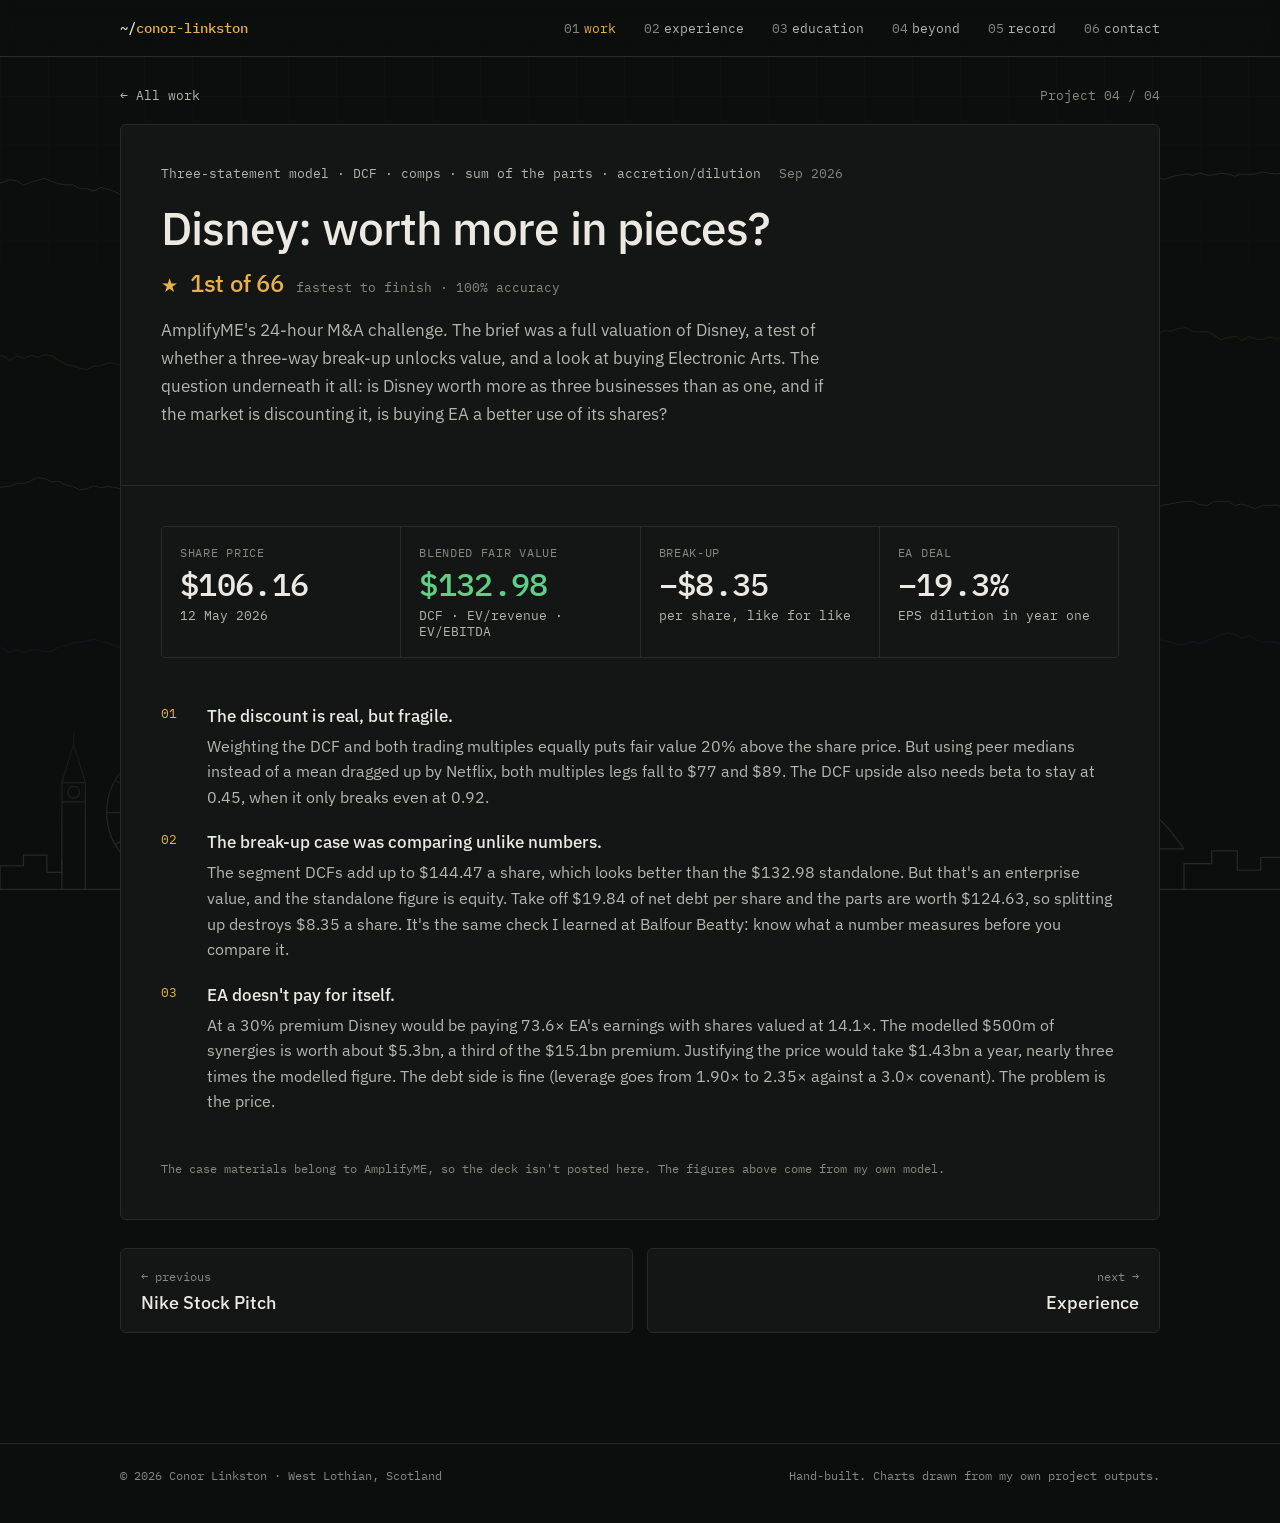
==== disney-ma/index.html @ a1c19b8d "Split projects into their own pages, slim home to summaries, add Nike pitch PDF, 404 page and GoatCo" ====
<!doctype html>
<html lang="en-GB">
<head>
  <meta charset="utf-8">
  <meta name="viewport" content="width=device-width, initial-scale=1">
  <meta name="color-scheme" content="dark">
  <meta name="theme-color" content="#0c0e0d">
  <title>Disney: worth more in pieces? · Conor Linkston</title>
  <meta name="description" content="A 24-hour M&amp;A challenge on Disney: valuation, a break-up test and the Electronic Arts acquisition. Placed 1st of 66.">
  <link rel="canonical" href="https://conorlinkston.com/disney-ma/">
  <meta property="og:type" content="website">
  <meta property="og:title" content="Disney: worth more in pieces? · Conor Linkston">
  <meta property="og:description" content="A 24-hour M&amp;A challenge on Disney: valuation, a break-up test and the Electronic Arts acquisition. Placed 1st of 66.">
  <meta property="og:image" content="https://conorlinkston.com/assets/og.png">
  <meta property="og:url" content="https://conorlinkston.com/disney-ma/">
  <meta name="twitter:card" content="summary_large_image">
  <link rel="icon" href="data:image/svg+xml,%3Csvg xmlns='http://www.w3.org/2000/svg' viewBox='0 0 32 32'%3E%3Crect width='32' height='32' rx='4' fill='%230c0e0d'/%3E%3Ctext x='5' y='23' font-family='monospace' font-size='18' fill='%23e8b04a'%3Ecl%3C/text%3E%3C/svg%3E">
  <link rel="preconnect" href="https://fonts.googleapis.com">
  <link rel="preconnect" href="https://fonts.gstatic.com" crossorigin>
  <link href="https://fonts.googleapis.com/css2?family=IBM+Plex+Mono:wght@400;500&family=IBM+Plex+Sans:wght@400;500&display=swap" rel="stylesheet">
  <link rel="stylesheet" href="/assets/style.css?v=13">
  <script data-goatcounter="https://conorlinkston.goatcounter.com/count" async src="//gc.zgo.at/count.js"></script>
</head>
<body class="subpage">
<a class="skip" href="#main">Skip to content</a>
<div class="backdrop" aria-hidden="true">
  <canvas id="market"></canvas>
  <svg class="skyline" viewBox="0 0 1200 210" preserveAspectRatio="xMidYMax slice">
    <g fill="none" stroke="currentColor" stroke-width="1.2" stroke-linejoin="round" vector-effect="non-scaling-stroke">
      <!-- low buildings, left -->
      <path d="M0 200 V178 H22 V168 H44 V184 H58 V172"/>
      <!-- Elizabeth Tower -->
      <path d="M58 200 V100 H80 V200 M58 100 L69 64 L80 100 M69 64 V52 M58 118 H80"/><circle cx="69" cy="109" r="5.5"/>
      <!-- London Eye -->
      <circle cx="160" cy="128" r="60"/><circle cx="160" cy="128" r="4"/>
      <path d="M160 68 V188 M100 128 H220 M118 86 L202 170 M202 86 L118 170 M130 76 L190 180 M190 76 L130 180 M108 98 L212 158 M212 98 L108 158 M160 128 L132 200 M160 128 L188 200"/>
      <!-- mid buildings -->
      <path d="M232 200 V160 H262 V148 H286 V170 H306 V156 H326 V200"/>
      <!-- St Paul's -->
      <path d="M338 200 V168 H414 V200 M350 168 V150 H402 V168 M352 150 Q376 96 400 150 M372 112 H380 V104 H372 Z M376 104 V92 M372 97 H380"/>
      <!-- Walkie-Talkie -->
      <path d="M456 200 L452 118 Q448 94 478 90 Q510 90 508 112 L502 200"/>
      <!-- Cheesegrater -->
      <path d="M526 200 V78 L580 200 M526 110 L541 110 M526 140 L554 140 M526 170 L567 170"/>
      <!-- Gherkin -->
      <path d="M598 200 C590 150 596 96 621 66 C646 96 652 150 644 200 M604 170 L638 130 M600 140 L630 104 M608 196 L644 160"/>
      <!-- 22 Bishopsgate + towers -->
      <path d="M660 200 V56 H694 V200 M700 200 V92 H722 V200"/>
      <!-- The Shard -->
      <path d="M748 200 L782 14 L790 14 L826 200 M782 14 L778 4 M790 14 L795 2 M768 90 L806 90"/>
      <!-- low buildings -->
      <path d="M836 200 V172 H862 V160 H880 V200"/>
      <!-- Tower Bridge -->
      <path d="M880 162 H1110 M930 200 V92 H956 V200 M930 92 L943 66 L956 92 M1034 200 V92 H1060 V200 M1034 92 L1047 66 L1060 92 M956 104 H1034 M956 112 H1034 M880 162 Q906 124 930 118 M1060 118 Q1084 124 1110 162 M930 132 H956 M1034 132 H1060"/>
      <!-- low buildings, right -->
      <path d="M1110 200 V176 H1136 V164 H1160 V182 H1182 V170 H1200"/>
      <path d="M0 200 H1200"/>
    </g>
  </svg>
</div>

<header class="bar">
  <div class="wrap">
    <a class="brand" href="/">~/<span>conor</span><span class="full">-linkston</span></a>
    <nav aria-label="Sections">
      <a href="/#work" aria-current="true"><b>01</b>work</a>
      <a href="/#experience"><b>02</b>experience</a>
      <a href="/#education"><b>03</b>education</a>
      <a href="/#beyond"><b>04</b>beyond</a>
      <a href="/#record"><b>05</b>record</a>
      <a href="/#contact"><b>06</b>contact</a>
    </nav>
  </div>
</header>

<main id="main" class="project-page">
  <div class="wrap">
    <p class="crumbs mono"><a href="/#work">← All work</a><span>Project 04 / 04</span></p>
<!-- ---------- PROJECT 4 ---------- -->
    <article class="project project-full" aria-labelledby="p4">
      <div class="project-head">
        <div class="meta">
          <span class="tag">Three-statement model · DCF · comps · sum of the parts · accretion/dilution</span>
          <span>Sep 2026</span>
        </div>
        <h3 class="title" id="p4">Disney: worth more in pieces?</h3>
        <p class="award-line"><span class="trophy" aria-hidden="true">★</span>1st of 66<span class="win-sub">fastest to finish · 100% accuracy</span></p>
        <p class="prose">
          AmplifyME's 24-hour M&amp;A challenge. The brief was a full valuation of Disney, a test of whether a three-way
          break-up unlocks value, and a look at buying Electronic Arts.
          The question underneath it all: is Disney worth more as three businesses than as one, and if the market is discounting it,
          is buying EA a better use of its shares?
        </p>
      </div>

      <div class="project-body">
        <div class="stats">
          <div class="stat"><div class="k">Share price</div><div class="v">$106.16</div><div class="s">12 May 2026</div></div>
          <div class="stat"><div class="k">Blended fair value</div><div class="v up">$132.98</div><div class="s">DCF · EV/revenue · EV/EBITDA</div></div>
          <div class="stat"><div class="k">Break-up</div><div class="v">−$8.35</div><div class="s">per share, like for like</div></div>
          <div class="stat"><div class="k">EA deal</div><div class="v">−19.3%</div><div class="s">EPS dilution in year one</div></div>
        </div>

        <ol class="diag">
          <li data-n="01"><b>The discount is real, but fragile.</b><p>Weighting the DCF and both trading multiples equally puts fair value 20% above the share price. But using peer medians instead of a mean dragged up by Netflix, both multiples legs fall to $77 and $89. The DCF upside also needs beta to stay at 0.45, when it only breaks even at 0.92.</p></li>
          <li data-n="02"><b>The break-up case was comparing unlike numbers.</b><p>The segment DCFs add up to $144.47 a share, which looks better than the $132.98 standalone. But that's an enterprise value, and the standalone figure is equity. Take off $19.84 of net debt per share and the parts are worth $124.63, so splitting up destroys $8.35 a share. It's the same check I learned at Balfour Beatty: know what a number measures before you compare it.</p></li>
          <li data-n="03"><b>EA doesn't pay for itself.</b><p>At a 30% premium Disney would be paying 73.6× EA's earnings with shares valued at 14.1×. The modelled $500m of synergies is worth about $5.3bn, a third of the $15.1bn premium. Justifying the price would take $1.43bn a year, nearly three times the modelled figure. The debt side is fine (leverage goes from 1.90× to 2.35× against a 3.0× covenant). The problem is the price.</p></li>
        </ol>

        <p class="muted mono" style="font-size:12px;margin:0">The case materials belong to AmplifyME, so the deck isn't posted here. The figures above come from my own model.</p>
      </div>
    </article>
    <nav class="pager" aria-label="More projects"><a class="pg prev" href="/nike-stock-pitch/"><span class="mono">← previous</span><b>Nike Stock Pitch</b></a><a class="pg next" href="/#experience"><span class="mono">next →</span><b>Experience</b></a></nav>
  </div>
</main>

<footer>
  <div class="wrap">
    <span>© 2026 Conor Linkston · West Lothian, Scotland</span>
    <span>Hand-built. Charts drawn from my own project outputs.</span>
  </div>
</footer>

<script src="/assets/data.js?v=13"></script>
<script src="/assets/charts.js?v=13"></script>
<script src="/assets/site.js?v=13"></script>
</body>
</html>
---- assets/style.css ----
/* ------------------------------------------------------------------
   Conor Linkston — personal site
   Dark, data-dense, readable. Mono for numbers and labels, sans for prose.
   ------------------------------------------------------------------ */

:root {
  color-scheme: dark;

  --bg:        #0c0e0d;
  --surface:   #131614;
  --surface-2: #191d1a;
  --line:      #262b27;
  --line-2:    #343a35;

  --text:      #ebe9e2;
  --text-2:    #b4b6ae;
  --muted:     #858981;

  --accent:    #e8b04a;   /* UI only — prompts, links, highlights. Never a data series. */
  --accent-dim:#e8b04a26;
  --good:      #5fcf86;
  --bad:       #ec7a6a;

  /* chart series — validated against --surface */
  --s-bench:   #8b8f88;
  --s-1:       #3987e5;
  --s-2:       #199e70;

  --sans: "IBM Plex Sans", system-ui, -apple-system, "Segoe UI", sans-serif;
  --mono: "IBM Plex Mono", ui-monospace, "SF Mono", Menlo, monospace;

  --wrap: 1120px;
  --gutter: clamp(16px, 4vw, 40px);

  accent-color: var(--accent);
  scrollbar-color: var(--line-2) var(--bg);
  scrollbar-width: thin;
}

*, *::before, *::after { box-sizing: border-box; }

html { scroll-padding-top: 72px; -webkit-text-size-adjust: 100%; }
@media (prefers-reduced-motion: reduce) { html { scroll-behavior: auto; } }

body {
  margin: 0;
  background: var(--bg);
  color: var(--text);
  font: 400 17px/1.65 var(--sans);
  -webkit-font-smoothing: antialiased;
  overflow-x: hidden;
}

/* faint grid, like graph paper under a terminal */
body::before {
  content: "";
  position: fixed; inset: 0;
  pointer-events: none;
  background-image:
    linear-gradient(var(--line) 1px, transparent 1px),
    linear-gradient(90deg, var(--line) 1px, transparent 1px);
  background-size: 48px 48px;
  opacity: .18;
  mask-image: linear-gradient(to bottom, #000 0, transparent 70vh);
  z-index: -1;
}

::selection { background: var(--accent); color: #111; }

a { color: var(--text); text-decoration-color: var(--accent); text-underline-offset: 3px; text-decoration-thickness: 1px; }
a:hover { color: var(--accent); }
:focus-visible { outline: 2px solid var(--accent); outline-offset: 3px; border-radius: 2px; }

.wrap { max-width: var(--wrap); margin-inline: auto; padding-inline: var(--gutter); }
.mono { font-family: var(--mono); }
.muted { color: var(--muted); }
.sr-only { position: absolute; width: 1px; height: 1px; overflow: hidden; clip-path: inset(50%); white-space: nowrap; }

.skip { position: absolute; left: -999px; top: 8px; background: var(--accent); color: #111; padding: 6px 10px; font: 500 14px var(--mono); z-index: 99; }
.skip:focus { left: 8px; }

/* ---------- top bar ---------- */
.bar {
  position: sticky; top: 0; z-index: 20;
  background: color-mix(in srgb, var(--bg) 86%, transparent);
  backdrop-filter: blur(10px);
  -webkit-backdrop-filter: blur(10px);
  border-bottom: 1px solid var(--line);
}
.bar .wrap { display: flex; align-items: center; justify-content: space-between; gap: 16px; height: 56px; }
.brand { font: 500 14px var(--mono); text-decoration: none; color: var(--text); white-space: nowrap; }
.brand span { color: var(--accent); }
.bar nav { display: flex; gap: clamp(12px, 2.5vw, 28px); overflow-x: auto; scrollbar-width: none; }
.bar nav a { font: 400 13px var(--mono); color: var(--text-2); text-decoration: none; white-space: nowrap; padding: 4px 0; }
.bar nav a:hover, .bar nav a[aria-current="true"] { color: var(--accent); }
.bar nav a b { font-weight: 400; color: var(--muted); margin-right: 4px; }

/* ---------- hero ---------- */
.hero { padding: clamp(56px, 10vh, 120px) 0 56px; position: relative; isolation: isolate; overflow-x: clip; min-height: calc(100svh - 56px - 46px); display: flex; flex-direction: column; justify-content: center; }
.glow {
  position: absolute; inset: -10% -10% auto auto; width: min(900px, 90vw); aspect-ratio: 1; z-index: -1; pointer-events: none;
  background: radial-gradient(closest-side, #e8b04a2e, #e8b04a0d 45%, transparent 70%);
  filter: blur(10px);
  animation: drift 18s ease-in-out infinite alternate;
}
@keyframes drift { to { translate: -12% 10%; scale: 1.1; } }

.avail { display: inline-flex; align-items: center; gap: 10px; font: 400 12.5px var(--mono); color: var(--text-2); border: 1px solid var(--line-2); background: var(--surface); padding: 6px 12px; border-radius: 999px; margin: 0 0 26px; }
.avail i { width: 8px; height: 8px; border-radius: 50%; background: var(--good); box-shadow: 0 0 0 0 #5fcf8699; animation: pulse 2s infinite; }
@keyframes pulse { 70% { box-shadow: 0 0 0 8px #5fcf8600; } 100% { box-shadow: 0 0 0 0 #5fcf8600; } }

.hero h1 .line { display: inline-block; }
.hero h1 .dot { color: var(--accent); }
@media (prefers-reduced-motion: no-preference) {
  .hero .role, .hero .lede, .hero .links { animation: rise-in .9s cubic-bezier(.2, .7, .2, 1) backwards; }
  .hero .role { animation-delay: .25s; } .hero .lede { animation-delay: .35s; } .hero .links { animation-delay: .45s; }
}
@keyframes rise-in { from { opacity: 0; translate: 0 18px; filter: blur(4px); } }

/* headline numbers */
.hero-stats { display: grid; grid-template-columns: repeat(4, 1fr); gap: 1px; margin-top: clamp(40px, 7vh, 72px); width: 100%; }
.hero-stats > div { border-top: 1px solid var(--line-2); padding: 16px 16px 0 0; }
.hero-stats .count { display: block; font: 500 clamp(28px, 3.6vw, 44px)/1 var(--mono); letter-spacing: -.03em; color: var(--text); font-variant-numeric: tabular-nums; }
.hero-stats small { display: block; margin-top: 8px; font: 400 12px var(--mono); color: var(--muted); }

@media (max-width: 900px) {
  .hero { min-height: 0; }
  .hero-stats { grid-template-columns: repeat(2, 1fr); gap: 20px 16px; }
}
@media (prefers-reduced-motion: reduce) { .glow, .avail i { animation: none; } }
.prompt { font: 400 14px var(--mono); color: var(--muted); margin: 0 0 20px; }
.prompt b { color: var(--accent); font-weight: 400; }
.cursor { display: inline-block; width: .6em; height: 1.1em; background: var(--accent); vertical-align: -.2em; margin-left: 2px; animation: blink 1.1s steps(1) infinite; }
@keyframes blink { 50% { opacity: 0; } }
@media (prefers-reduced-motion: reduce) { .cursor { animation: none; } }

.hero h1 {
  font: 500 clamp(44px, 8vw, 96px)/.98 var(--sans);
  letter-spacing: -.035em;
  margin: 0 0 28px;
}
.hero .role { font: 400 clamp(15px, 1.6vw, 17px) var(--mono); color: var(--text-2); margin: 0 0 28px; }
.hero .role span { color: var(--muted); }
.hero .lede { font-size: clamp(19px, 2.2vw, 23px); line-height: 1.55; max-width: 36em; color: var(--text); margin: 0 0 36px; }
.hero .lede em { font-style: normal; color: var(--accent); }

.links { display: flex; flex-wrap: wrap; gap: 10px; }
.btn {
  display: inline-flex; align-items: center; gap: 8px;
  font: 500 13px var(--mono);
  padding: 10px 14px;
  border: 1px solid var(--line-2);
  border-radius: 4px;
  text-decoration: none;
  color: var(--text);
  background: var(--surface);
  transition: border-color .15s, color .15s;
}
.btn:hover { border-color: var(--accent); color: var(--accent); }
.btn.primary { background: var(--accent); border-color: var(--accent); color: #141209; }
.btn.primary:hover { background: transparent; color: var(--accent); }

/* ---------- ticker ---------- */
.ticker {
  border-block: 1px solid var(--line);
  background: var(--surface);
  overflow: hidden;
  font: 400 13px var(--mono);
}
.ticker-track { display: flex; width: max-content; animation: scroll 60s linear infinite; }
.ticker:hover .ticker-track { animation-play-state: paused; }
.ticker ul { display: flex; list-style: none; margin: 0; padding: 0; }
.ticker li { padding: 12px 28px; border-right: 1px solid var(--line); white-space: nowrap; color: var(--text-2); }
.ticker li b { color: var(--text); font-weight: 500; }
.ticker li .up { color: var(--good); }
@keyframes scroll { to { transform: translateX(-50%); } }
@media (prefers-reduced-motion: reduce) {
  .ticker-track { animation: none; }
  .ticker { overflow-x: auto; }
  .ticker ul[aria-hidden] { display: none; }
}

/* ---------- sections ---------- */
section.block { padding: clamp(72px, 10vw, 120px) 0 0; }
.label {
  display: flex; align-items: baseline; gap: 14px;
  font: 400 13px var(--mono); color: var(--muted);
  text-transform: lowercase;
  margin: 0 0 28px;
}
.label b { color: var(--accent); font-weight: 400; }
.label::after { content: ""; flex: 1; height: 1px; background: var(--line); transform: translateY(-4px); }

h2 { font: 500 clamp(30px, 4.4vw, 46px)/1.1 var(--sans); letter-spacing: -.025em; margin: 0 0 20px; }
h3 { font: 500 21px/1.3 var(--sans); letter-spacing: -.01em; margin: 0 0 10px; }
h4 { font: 500 12px var(--mono); text-transform: uppercase; letter-spacing: .08em; color: var(--muted); margin: 0 0 14px; }

p { margin: 0 0 1em; }
.prose { max-width: 40em; color: var(--text-2); }
.prose strong { color: var(--text); font-weight: 500; }
.big { font-size: clamp(19px, 2vw, 21px); color: var(--text); line-height: 1.55; }

/* principles */
.principles { display: grid; grid-template-columns: repeat(3, 1fr); gap: 1px; background: var(--line); border: 1px solid var(--line); margin-top: 40px; }
.principles > div { background: var(--bg); padding: 24px; }
.principles .n { font: 400 12px var(--mono); color: var(--accent); display: block; margin-bottom: 12px; }
.principles h3 { font-size: 18px; }
.principles p { color: var(--text-2); font-size: 15.5px; margin: 0; }

/* ---------- project ---------- */
.project { border: 1px solid var(--line); background: var(--surface); border-radius: 6px; margin-top: 32px; overflow: hidden; }
.project-head { padding: clamp(22px, 4vw, 40px); border-bottom: 1px solid var(--line); }
.meta { display: flex; flex-wrap: wrap; gap: 8px 18px; font: 400 12.5px var(--mono); color: var(--muted); margin-bottom: 18px; }
.meta .tag { color: var(--text-2); }
.meta .status { color: var(--good); }
.meta .status::before { content: "● "; }
.meta .status.wip { color: var(--accent); }
.project h3.title { font-size: clamp(24px, 3vw, 32px); letter-spacing: -.02em; margin-bottom: 14px; }
.project-body { padding: clamp(22px, 4vw, 40px); display: grid; gap: 44px; }
.project-foot { padding: 18px clamp(22px, 4vw, 40px); border-top: 1px solid var(--line); display: flex; flex-wrap: wrap; gap: 10px; background: var(--surface-2); }

.callout {
  border-left: 2px solid var(--accent);
  padding: 4px 0 4px 20px;
  font-size: clamp(20px, 2.4vw, 25px);
  line-height: 1.4;
  letter-spacing: -.01em;
  max-width: 30em;
  margin: 0;
}
.callout small { display: block; font: 400 15px/1.6 var(--sans); color: var(--text-2); margin-top: 10px; letter-spacing: 0; }

/* spec line */
.spec { display: flex; flex-wrap: wrap; gap: 0; border: 1px solid var(--line); border-radius: 4px; font: 400 12.5px var(--mono); }
.spec div { padding: 10px 14px; border-right: 1px solid var(--line); flex: 1 1 auto; }
.spec div:last-child { border-right: 0; }
.spec dt { color: var(--muted); font-size: 11px; text-transform: uppercase; letter-spacing: .06em; }
.spec dd { margin: 2px 0 0; color: var(--text); }

/* pipeline */
.pipeline { display: flex; flex-wrap: wrap; align-items: stretch; gap: 0; font: 400 13px var(--mono); list-style: none; margin: 0; padding: 0; counter-reset: step; }
.pipeline li { flex: 1 1 150px; padding: 14px 16px; border: 1px solid var(--line); margin: -1px 0 0 -1px; position: relative; counter-increment: step; }
.pipeline li::before { content: counter(step, decimal-leading-zero); color: var(--muted); font-size: 11px; display: block; }
.pipeline li b { font-weight: 500; color: var(--text); display: block; }
.pipeline li span { color: var(--muted); }
.pipeline li.later { border-style: dashed; }
.pipeline li.later b { color: var(--text-2); }

/* tables */
.table-wrap { overflow-x: auto; border: 1px solid var(--line); border-radius: 4px; }
table { width: 100%; border-collapse: collapse; font: 400 13.5px var(--mono); font-variant-numeric: tabular-nums; }
caption { text-align: left; padding: 12px 14px; color: var(--muted); font-size: 12px; border-bottom: 1px solid var(--line); }
th, td { padding: 10px 14px; text-align: right; white-space: nowrap; border-bottom: 1px solid var(--line); }
th:first-child, td:first-child { text-align: left; }
thead th { font-weight: 400; color: var(--muted); font-size: 11.5px; text-transform: uppercase; letter-spacing: .05em; background: var(--surface-2); }
tbody tr:last-child td { border-bottom: 0; }
tbody tr:hover td { background: var(--surface-2); }
td.win { color: var(--accent); }
tr.bench td:first-child::after { content: " benchmark"; color: var(--muted); font-size: 11px; }
tr.hl td { background: var(--accent-dim); }

/* two-up */
.two { display: grid; grid-template-columns: repeat(auto-fit, minmax(min(100%, 380px), 1fr)); gap: 32px 44px; align-items: start; }

/* numbered diagnostics */
.diag { list-style: none; margin: 0; padding: 0; display: grid; gap: 18px; }
.diag li { display: grid; grid-template-columns: 34px 1fr; gap: 4px 12px; }
.diag li::before { content: attr(data-n); font: 400 13px var(--mono); color: var(--accent); padding-top: 3px; }
.diag b { color: var(--text); font-weight: 500; }
.diag p { grid-column: 2; margin: 0; color: var(--text-2); font-size: 15.5px; }

/* stat tiles */
.stats { display: grid; grid-template-columns: repeat(auto-fit, minmax(150px, 1fr)); gap: 1px; background: var(--line); border: 1px solid var(--line); border-radius: 4px; overflow: hidden; }
.stat { background: var(--surface); padding: 18px; }
.stat .k { font: 400 11.5px var(--mono); color: var(--muted); text-transform: uppercase; letter-spacing: .06em; }
.stat .v { font: 500 clamp(26px, 3vw, 32px)/1.15 var(--mono); letter-spacing: -.02em; margin: 6px 0 4px; font-variant-numeric: tabular-nums; }
.stat .s { font: 400 12.5px var(--mono); color: var(--text-2); }
.stat .v.up { color: var(--good); }

/* ---------- charts ---------- */
figure { margin: 0; }
.chart-card { border: 1px solid var(--line); border-radius: 4px; padding: 18px 18px 12px; background: var(--bg); }
.chart-card figcaption { display: flex; flex-wrap: wrap; justify-content: space-between; gap: 8px 20px; align-items: baseline; margin-bottom: 12px; }
.chart-card .ct { font: 500 15px var(--sans); }
.chart-card .cs { font: 400 12px var(--mono); color: var(--muted); }
.legend { display: flex; flex-wrap: wrap; gap: 6px 16px; font: 400 12px var(--mono); color: var(--text-2); list-style: none; margin: 0 0 8px; padding: 0; }
.legend li { display: inline-flex; align-items: center; gap: 7px; }
.legend i { width: 16px; height: 2px; background: currentColor; display: inline-block; border-radius: 2px; }
.legend i.dash { background: repeating-linear-gradient(90deg, currentColor 0 4px, transparent 4px 7px); }

.chart { position: relative; width: 100%; touch-action: pan-y; }
.chart svg { display: block; width: 100%; height: auto; overflow: visible; }
.chart .grid line { stroke: var(--line); stroke-width: 1; }
.chart .axis text { fill: var(--muted); font: 400 11px var(--mono); }
.chart .ref { stroke: var(--text-2); stroke-width: 1; stroke-dasharray: 3 4; }
.chart .ref-label { fill: var(--text-2); font: 400 11px var(--mono); }
.chart .note { fill: var(--text); font: 400 11.5px var(--mono); }
.chart .xhair { stroke: var(--text-2); stroke-width: 1; }
.chart .dot { stroke: var(--bg); stroke-width: 2; }

.tip {
  position: absolute; top: 0; left: 0; pointer-events: none;
  background: var(--surface-2); border: 1px solid var(--line-2); border-radius: 4px;
  padding: 8px 10px; font: 400 12px/1.5 var(--mono); color: var(--text);
  min-width: 150px; white-space: nowrap;
  opacity: 0; transition: opacity .1s;
  box-shadow: 0 8px 24px #0008;
  z-index: 5;
}
.tip.on { opacity: 1; }
.tip .th { color: var(--muted); margin-bottom: 4px; }
.tip .row { display: flex; align-items: center; gap: 8px; justify-content: space-between; }
.tip .row span:first-child { display: inline-flex; align-items: center; gap: 6px; color: var(--text-2); }
.tip .sw { width: 8px; height: 8px; border-radius: 2px; display: inline-block; }

/* html bars */
.hbars { list-style: none; margin: 0; padding: 0; display: grid; gap: 6px; font: 400 12.5px var(--mono); position: relative; }
.hbars li { display: grid; grid-template-columns: var(--lab, 150px) 1fr 58px; align-items: center; gap: 12px; padding: 3px 0; cursor: default; }
.hbars .lab { color: var(--text-2); overflow: hidden; text-overflow: ellipsis; white-space: nowrap; }
.hbars .track { height: 14px; position: relative; }
.hbars .fill { position: absolute; inset: 0 auto 0 0; background: var(--c, var(--s-1)); border-radius: 0 4px 4px 0; min-width: 2px; }
.hbars .val { text-align: right; color: var(--text); font-variant-numeric: tabular-nums; }
.hbars li:hover .lab, .hbars li:focus-visible .lab { color: var(--text); }
.hbars li.zero .fill { background: var(--line-2); }
.hbars li.zero .val { color: var(--muted); }

details.data { margin-top: 10px; font: 400 12px var(--mono); color: var(--muted); }
details.data summary { cursor: pointer; width: fit-content; }
details.data summary:hover { color: var(--accent); }
details.data .table-wrap { margin-top: 10px; max-height: 280px; }

/* lessons */
.lessons { display: grid; grid-template-columns: repeat(auto-fit, minmax(min(100%, 240px), 1fr)); gap: 14px; list-style: none; padding: 0; margin: 0; }
.lessons li { border: 1px solid var(--line); border-radius: 4px; padding: 16px; font-size: 15px; color: var(--text-2); background: var(--bg); }
.lessons code { font: 500 13px var(--mono); color: var(--accent); background: var(--accent-dim); padding: 1px 5px; border-radius: 3px; }
.lessons b { display: block; color: var(--text); font-weight: 500; margin-bottom: 6px; }
blockquote.pull { margin: 0; font-size: clamp(18px, 2vw, 21px); line-height: 1.5; color: var(--text); max-width: 34em; }
blockquote.pull cite { display: block; font: 400 12px var(--mono); color: var(--muted); font-style: normal; margin-top: 8px; }

.caveat { border: 1px dashed var(--line-2); border-radius: 4px; padding: 18px 20px; background: var(--bg); }
.caveat h4 { color: var(--accent); }
.caveat p { color: var(--text-2); font-size: 15.5px; }
.caveat p:last-child { margin: 0; }

/* nike */
.rating { display: inline-flex; align-items: center; gap: 10px; font: 500 13px var(--mono); }
.rating .buy { background: var(--good); color: #07140b; padding: 3px 9px; border-radius: 3px; letter-spacing: .06em; }
.thesis { list-style: none; margin: 0; padding: 0; display: grid; gap: 14px; }
.thesis li { padding-left: 22px; position: relative; color: var(--text-2); font-size: 15.5px; }
.thesis li::before { content: "▸"; position: absolute; left: 0; color: var(--accent); font-size: 13px; top: 2px; }
.thesis b { color: var(--text); font-weight: 500; }
.risks li::before { content: "!"; font: 500 13px var(--mono); color: var(--bad); left: 4px; }

/* ---------- experience ---------- */
.timeline { list-style: none; margin: 0; padding: 0; border-top: 1px solid var(--line); }
.timeline > li { display: grid; grid-template-columns: 190px 1fr; gap: 8px 40px; padding: 32px 0; border-bottom: 1px solid var(--line); }
.timeline .when { font: 400 13px var(--mono); color: var(--muted); padding-top: 4px; }
.timeline .when b { display: block; color: var(--text-2); font-weight: 400; }
.timeline h3 { margin-bottom: 4px; }
.timeline .org { font: 400 13px var(--mono); color: var(--accent); margin: 0 0 14px; }
.timeline p, .timeline li li { color: var(--text-2); font-size: 16px; }
.timeline ul.pts { margin: 0; padding-left: 18px; display: grid; gap: 8px; }
.timeline ul.pts li::marker { color: var(--muted); }
.lesson-box { margin-top: 18px; border-left: 2px solid var(--line-2); padding-left: 16px; }
.lesson-box h4 { margin-bottom: 8px; }
.lesson-box p { font-size: 15.5px; margin-bottom: .6em; }

.scores { display: flex; flex-wrap: wrap; gap: 8px; margin: 0 0 16px; padding: 0; list-style: none; }
.scores li { font: 400 12.5px var(--mono); border: 1px solid var(--line-2); border-radius: 3px; padding: 6px 10px; color: var(--text-2); }
.scores b { color: var(--accent); font-weight: 500; }

/* ---------- education ---------- */
.edu { display: grid; grid-template-columns: repeat(auto-fit, minmax(min(100%, 320px), 1fr)); gap: 20px; }
.card { border: 1px solid var(--line); border-radius: 6px; background: var(--surface); padding: 24px; }
.card .meta { margin-bottom: 10px; }
.card p { color: var(--text-2); font-size: 15.5px; }
.grades { list-style: none; margin: 16px 0 0; padding: 0; font: 400 13px var(--mono); }
.grades li { display: flex; justify-content: space-between; gap: 16px; padding: 8px 0; border-top: 1px solid var(--line); color: var(--text-2); }
.grades li b { color: var(--text); font-weight: 500; }
.grades li b.top { color: var(--accent); }
.chips { display: flex; flex-wrap: wrap; gap: 6px; list-style: none; padding: 0; margin: 12px 0 0; }
.chips li { font: 400 12px var(--mono); padding: 4px 9px; border-radius: 3px; background: var(--surface-2); border: 1px solid var(--line); color: var(--text-2); }

/* ---------- record ---------- */
.record { display: grid; grid-template-columns: minmax(0, 1.1fr) minmax(0, 1fr); gap: 28px; align-items: start; }
/* certificate showcase: big viewer + detail panel, with a scrolling rail underneath */
.showcase { display: grid; grid-template-columns: minmax(0, 1.5fr) minmax(0, 1fr); gap: clamp(24px, 4vw, 48px); align-items: center; margin-top: 12px; }
.detail .count-line { font-size: 12px; color: var(--muted); margin: 0 0 18px; }
.detail .count-line b { color: var(--accent); font-weight: 500; font-size: 22px; letter-spacing: -.02em; margin-right: 2px; }
.detail .issuer { font-size: 12px; color: var(--accent); text-transform: uppercase; letter-spacing: .08em; margin: 0 0 8px; }
.detail h3 { font-size: clamp(22px, 2.6vw, 28px); line-height: 1.2; letter-spacing: -.02em; margin-bottom: 14px; }
.detail p { color: var(--text-2); font-size: 15.5px; }
.detail .when { font-size: 12.5px; color: var(--muted); }
.detail > * { transition: opacity .2s ease; }
.detail.swap > :not(.nav-btns):not(.count-line) { opacity: 0; }
.nav-btns { display: flex; gap: 8px; margin-top: 22px; }
.arrow { width: 44px; height: 44px; border-radius: 50%; border: 1px solid var(--line-2); background: var(--surface); color: var(--text); font: 400 18px var(--mono); cursor: pointer; transition: border-color .15s, color .15s, transform .15s; }
.arrow:hover { border-color: var(--accent); color: var(--accent); }
.arrow:active { transform: scale(.94); }

.rail-wrap { position: relative; margin-top: 36px; }
.rail-wrap::after { content: ""; position: absolute; top: 0; right: 0; bottom: 14px; width: 56px; background: linear-gradient(to right, transparent, var(--bg)); pointer-events: none; }
.rail {
  list-style: none; margin: 0; padding: 4px 56px 14px 2px;
  display: flex; gap: 14px;
  overflow-x: auto; overscroll-behavior-x: contain;
  scroll-snap-type: x proximity; scroll-padding-inline: 2px;
  scrollbar-width: thin; scrollbar-color: var(--line-2) transparent;
}
.rail li { flex: 0 0 clamp(200px, 24%, 250px); scroll-snap-align: start; }
.card-btn {
  width: 100%; text-align: left; cursor: pointer; font: inherit; color: inherit;
  display: grid; gap: 4px; padding: 10px 10px 14px;
  background: var(--surface); border: 1px solid var(--line); border-radius: 6px;
  transition: border-color .2s, transform .25s ease, background .2s;
}
.card-btn:hover { border-color: var(--line-2); transform: translateY(-3px); }
.card-btn[aria-current="true"] { border-color: var(--accent); background: var(--surface-2); box-shadow: 0 0 0 1px var(--accent), 0 10px 30px #e8b04a14; }
.card-btn .thumb { display: block; aspect-ratio: 1.414; border-radius: 3px; overflow: hidden; background: var(--bg); margin-bottom: 8px; }
.card-btn .thumb img { width: 100%; height: 100%; object-fit: cover; display: block; filter: saturate(.75) brightness(.85); transition: filter .25s; }
.card-btn .thumb img.portrait { object-fit: contain; }
.card-btn:hover .thumb img, .card-btn[aria-current="true"] .thumb img { filter: none; }
.card-btn .ct { font: 500 14px/1.35 var(--sans); }
.card-btn .cm { font: 400 11.5px var(--mono); color: var(--muted); }
.card-btn[aria-current="true"] .ct { color: var(--accent); }
@media (prefers-reduced-motion: reduce) { .card-btn, .card-btn:hover { transition: none; transform: none; } }

/* certificate viewer: every figure sits in the same grid cell; only one is visible */
.viewer { display: grid; }
.cert { grid-area: 1 / 1; opacity: 0; visibility: hidden; transform: scale(.97) translateY(6px); transition: opacity .28s ease, transform .35s ease, visibility 0s linear .35s; }
.cert.is-on { opacity: 1; visibility: visible; transform: none; transition: opacity .28s ease, transform .35s ease, visibility 0s; }
@media (prefers-reduced-motion: reduce) { .cert, .cert.is-on { transition: none; transform: none; } }
.cert img { width: 100%; height: auto; aspect-ratio: 1.414; object-fit: cover; display: block; border-radius: 4px; border: 1px solid var(--line-2); box-shadow: 0 18px 50px #000a; }
.cert img.portrait { object-fit: contain; background: var(--surface); padding: 10px 0; }
.cert-text {
  aspect-ratio: 1.414; display: flex; flex-direction: column; justify-content: center; gap: 18px;
  padding: 8%; border-radius: 4px; border: 1px solid var(--line-2);
  background: radial-gradient(120% 90% at 100% 0%, #e8b04a1f, transparent 60%), var(--surface);
  box-shadow: 0 18px 50px #000a;
}
.cert-text .mono { font-size: 12px; color: var(--muted); letter-spacing: .06em; text-transform: uppercase; }
.cert-text strong { font: 500 clamp(24px, 3vw, 34px)/1.15 var(--sans); letter-spacing: -.02em; }
.cert figcaption { font: 400 12px var(--mono); color: var(--muted); margin-top: 12px; }
.ledger { list-style: none; margin: 0; padding: 0; border-top: 1px solid var(--line); }
.ledger li { display: grid; grid-template-columns: 1fr auto; gap: 2px 16px; padding: 16px 16px 16px 18px; border-bottom: 1px solid var(--line); cursor: pointer; position: relative; transition: background .2s; }
.ledger li::before { content: ""; position: absolute; left: 0; top: 12px; bottom: 12px; width: 2px; background: var(--accent); transform: scaleY(0); transition: transform .25s ease; }
.ledger li[aria-current="true"] { background: var(--surface); }
.ledger li[aria-current="true"]::before { transform: scaleY(1); }
.ledger li[aria-current="true"] b { color: var(--accent); }
.ledger li:focus-visible { outline-offset: -2px; }
.ledger b { font-weight: 500; }
.ledger .d { font: 400 12px var(--mono); color: var(--muted); text-align: right; }
.ledger p { grid-column: 1 / -1; margin: 0; color: var(--text-2); font-size: 14.5px; }

.skills { margin-top: 40px; }
.skills dl { display: grid; grid-template-columns: 140px 1fr; gap: 0; margin: 0; border-top: 1px solid var(--line); font-size: 15px; }
.skills dt, .skills dd { padding: 12px 0; border-bottom: 1px solid var(--line); margin: 0; }
.skills dt { font: 400 12px var(--mono); color: var(--muted); text-transform: uppercase; letter-spacing: .06em; padding-top: 15px; }
.skills dd { color: var(--text-2); font-family: var(--mono); font-size: 13.5px; }

/* ---------- contact ---------- */
.contact { padding-bottom: 80px; }
.contact .big-link { font: 500 clamp(22px, 4.2vw, 44px)/1.2 var(--mono); letter-spacing: -.02em; word-break: break-all; text-decoration: none; color: var(--text); border-bottom: 1px solid var(--accent); }
.contact .big-link:hover { color: var(--accent); }
footer { border-top: 1px solid var(--line); padding: 24px 0 40px; font: 400 12px var(--mono); color: var(--muted); }
footer .wrap { display: flex; flex-wrap: wrap; justify-content: space-between; gap: 12px; }

/* ---------- small screens ---------- */
@media (max-width: 760px) {
  body { font-size: 16px; }
  .bar nav a b { display: none; }
  .timeline > li { grid-template-columns: 1fr; gap: 4px; }
  .principles { grid-template-columns: 1fr; }
  .record { grid-template-columns: 1fr; }
  .viewer { position: static; }
  .skills dl { grid-template-columns: 1fr; }
  .skills dt { padding-bottom: 0; border-bottom: 0; }
  .hbars li { grid-template-columns: var(--lab-sm, 110px) 1fr 50px; gap: 8px; }
  .spec div { flex-basis: 45%; border-bottom: 1px solid var(--line); }
}
@media (max-width: 520px) {
  .brand .full { display: none; }
}

@media (max-width: 900px) {
  .showcase { grid-template-columns: 1fr; }
  .rail li { flex-basis: 68%; }
}

/* ---------- beyond the degree ---------- */
.beyond { display: grid; grid-template-columns: repeat(3, 1fr); gap: 14px; }
@media (max-width: 760px) { .beyond { grid-template-columns: 1fr 1fr; } }
.bcard { border: 1px solid var(--line); border-radius: 6px; background: var(--surface); padding: 20px; display: flex; flex-direction: column; gap: 8px; transition: border-color .2s; }
.bcard:hover { border-color: var(--line-2); }
.bcard.wide { grid-column: span 2; }
.bcard .k { font: 400 11.5px var(--mono); color: var(--accent); text-transform: uppercase; letter-spacing: .07em; }
.bcard .big-n { font: 500 clamp(28px, 3vw, 36px)/1.1 var(--mono); letter-spacing: -.03em; }
.bcard p { margin: 0; color: var(--text-2); font-size: 15px; }
.soc { list-style: none; margin: 6px 0 0; padding: 0; display: grid; gap: 10px; }
.soc li { font-size: 18px; padding-left: 16px; position: relative; }
.soc li::before { content: "▸"; position: absolute; left: 0; color: var(--accent); font-size: 12px; top: 5px; }
.soc b { font-weight: 500; }
@media (max-width: 520px) { .beyond { grid-template-columns: 1fr; } .bcard.wide { grid-column: auto; } }

/* ---------- contact with photo ---------- */
.contact-grid { display: grid; grid-template-columns: 220px 1fr; gap: clamp(28px, 5vw, 56px); align-items: center; }
.portrait-card { margin: 0; }
.portrait-card img { width: 100%; height: auto; display: block; border-radius: 6px; border: 1px solid var(--line-2); box-shadow: 0 20px 50px #000a, 0 0 40px #e8b04a14; }
.portrait-card figcaption { font-size: 11.5px; color: var(--muted); margin-top: 10px; }
@media (max-width: 640px) { .contact-grid { grid-template-columns: 1fr; } .portrait-card { max-width: 180px; } }

/* ================= v3: backdrop, hero, scroll effects ================= */

/* fixed backdrop: faint drifting price paths + London skyline outline */
.backdrop { position: fixed; inset: 0; z-index: -1; pointer-events: none; overflow: hidden; }
#market { position: absolute; inset: 0; width: 100%; height: 100%; opacity: .55; }
.skyline { position: absolute; left: 0; right: 0; bottom: 0; width: 100%; height: clamp(120px, 24vh, 230px); color: #2c332e; opacity: .75;
  mask-image: linear-gradient(to top, #000 30%, transparent); -webkit-mask-image: linear-gradient(to top, #000 30%, transparent); }
body::before { mask-image: linear-gradient(to bottom, #000 0, transparent 55vh); opacity: .14; }

/* hero */
.hero { min-height: calc(100svh - 56px - 46px); }
.hero-inner { width: 100%; }
.hero-name { font: 500 clamp(56px, 11.5vw, 156px)/.92 var(--sans) !important; letter-spacing: -.045em !important; margin: 0 !important; }
.hero-name .decode { display: inline-block; white-space: pre; overflow: visible; }
.hero-name .decode .ch { display: inline-block; }
.hero-name .decode .ch.sc { color: var(--accent); opacity: .85; }
.hero-name .dot { color: var(--accent); }
.spark { display: block; width: min(640px, 92%); height: 40px; margin: 14px 0 26px; overflow: visible; }
.spark path { fill: none; stroke: var(--accent); stroke-width: 1.6; vector-effect: non-scaling-stroke; stroke-linejoin: round; }
.spark circle { fill: var(--accent); filter: drop-shadow(0 0 6px #e8b04a); }
.hero .role { font-size: clamp(14px, 1.5vw, 16px); margin-bottom: 18px; }
.hero .role .ch.sc { color: var(--accent); }
.hero .lede { font-size: clamp(20px, 2.4vw, 26px); max-width: 28em; margin-bottom: 34px; }
@media (prefers-reduced-motion: no-preference) {
  .hero .lede { animation-delay: 1.5s; } .hero .links { animation-delay: 1.7s; }
  .hero .role { animation-delay: .9s; }
  .hero-stats > div { animation: rise-in .8s cubic-bezier(.2, .7, .2, 1) backwards; }
  .hero-stats > div:nth-child(1) { animation-delay: 1.9s; } .hero-stats > div:nth-child(2) { animation-delay: 2s; }
  .hero-stats > div:nth-child(3) { animation-delay: 2.1s; } .hero-stats > div:nth-child(4) { animation-delay: 2.2s; }
}
.scroll-cue { display: none; }

/* bar charts grow in when scrolled into view */
.hbars .fill { transition: width .9s cubic-bezier(.2, .7, .2, 1); transition-delay: calc(var(--i, 0) * 70ms); }
@media (prefers-reduced-motion: reduce) { .hbars .fill { transition: none; } }

/* ================= v4: one distinct, restrained entrance per section =================
   Only applied when JS adds .motion to <html>, so content is always visible without it. */
.motion [data-anim] { --ease: cubic-bezier(.2, .7, .2, 1); }

/* section labels: the rule draws across */
.motion [data-anim="line"]::after { transform: translateY(-4px) scaleX(0); transform-origin: left; transition: transform 1.1s var(--ease); }
.motion [data-anim="line"].in::after { transform: translateY(-4px) scaleX(1); }

/* how I work: three cards rise one after another */
.motion [data-anim="stagger"] > * { opacity: 0; translate: 0 16px; transition: opacity .7s var(--ease), translate .7s var(--ease); transition-delay: calc(var(--k, 0) * 110ms); }
.motion [data-anim="stagger"].in > * { opacity: 1; translate: 0 0; }

/* projects: rendered in behind an amber scan line, like a chart plotting */
.motion [data-anim="scan"] { position: relative; clip-path: inset(0 100% 0 0); }
.motion [data-anim="scan"].in { animation: scan-render .9s cubic-bezier(.3, .6, .2, 1) forwards; }
.motion [data-anim="scan"].in::after {
  content: ""; position: absolute; top: 0; bottom: 0; left: 0; width: 2px; z-index: 3; pointer-events: none;
  background: var(--accent); box-shadow: 0 0 14px 2px #e8b04a88; animation: scan-line .9s cubic-bezier(.3, .6, .2, 1) forwards;
}
.motion [data-anim="scan"].done { clip-path: none; animation: none; }
.motion [data-anim="scan"].done::after { display: none; }
@keyframes scan-render { to { clip-path: inset(0 0 0 0); } }
@keyframes scan-line { 0% { left: 0; opacity: 1; } 85% { opacity: 1; } 100% { left: 100%; opacity: 0; } }

/* experience: a timeline rule grows down the left and each role slides in off it */
.motion [data-anim="timeline"] { position: relative; }
.motion [data-anim="timeline"]::before { content: ""; position: absolute; left: -18px; top: 0; bottom: 0; width: 1px; background: linear-gradient(var(--accent), transparent); transform: scaleY(0); transform-origin: top; transition: transform 1.6s var(--ease); }
.motion [data-anim="timeline"].in::before { transform: scaleY(1); }
.motion [data-anim="timeline"] > li { opacity: 0; translate: -14px 0; transition: opacity .7s var(--ease), translate .7s var(--ease); transition-delay: calc(.2s + var(--k, 0) * 260ms); }
.motion [data-anim="timeline"].in > li { opacity: 1; translate: 0 0; }

/* beyond the degree: cards pop in with a slight overshoot */
.motion [data-anim="pop"] > * { opacity: 0; scale: .94; transition: opacity .5s var(--ease), scale .6s cubic-bezier(.3, 1.45, .5, 1); transition-delay: calc(var(--k, 0) * 80ms); }
.motion [data-anim="pop"].in > * { opacity: 1; scale: 1; }

/* awards: the certificate fades up, the rail slides in from the right */
.motion [data-anim="fade"] { opacity: 0; translate: 0 10px; transition: opacity .9s var(--ease), translate .9s var(--ease); }
.motion [data-anim="fade"].in { opacity: 1; translate: 0 0; }
.motion [data-anim="slide"] > li { opacity: 0; translate: 48px 0; transition: opacity .6s var(--ease), translate .7s var(--ease); transition-delay: calc(var(--k, 0) * 90ms); }
.motion [data-anim="slide"].in > li { opacity: 1; translate: 0 0; }

/* contact: the photo pulls into focus */
.motion [data-anim="focus"] img { filter: blur(10px) saturate(.4); scale: 1.06; transition: filter 1.3s var(--ease), scale 1.3s var(--ease); }
.motion [data-anim="focus"].in img { filter: none; scale: 1; }

/* header nav: swipeable on small screens, with a fade hinting there is more */
@media (max-width: 760px) {
  .bar .wrap { gap: 12px; }
  .bar nav { mask-image: linear-gradient(to right, #000 calc(100% - 28px), transparent); -webkit-mask-image: linear-gradient(to right, #000 calc(100% - 28px), transparent); padding-right: 24px; scroll-snap-type: x proximity; }
  .bar nav a { scroll-snap-align: start; padding: 8px 2px; }
  .motion [data-anim="timeline"]::before { left: -10px; }
}

/* ================= v5 ================= */

/* external links: a small diagonal arrow, nudged on hover */
a[target="_blank"]::after { content: "↗"; display: inline-block; margin-left: .35em; font-family: var(--mono); font-size: .9em; line-height: 1; opacity: .75; transition: transform .2s, opacity .2s; }
a[target="_blank"]:hover::after { transform: translate(2px, -2px); opacity: 1; }

/* download buttons read as downloads */
.btn.dl { gap: 8px; }
.btn .ico { width: 15px; height: 15px; fill: none; stroke: currentColor; stroke-width: 1.8; stroke-linecap: round; stroke-linejoin: round; flex: none; }
.btn.dl .sub { font-size: 10.5px; letter-spacing: .06em; padding: 2px 5px; border-radius: 3px; border: 1px solid currentColor; opacity: .7; }
.btn.dl:hover .ico { animation: nudge .6s ease; }
@keyframes nudge { 40% { transform: translateY(2px); } }

/* win headlines under project titles */
.award-line { display: flex; flex-wrap: wrap; align-items: baseline; gap: 4px 12px; margin: -4px 0 16px; font: 500 clamp(19px, 2.2vw, 24px)/1.3 var(--sans); letter-spacing: -.01em; color: var(--accent); }
.award-line .trophy { font-size: .8em; }
.award-line .win-sub { font: 400 12.5px var(--mono); color: var(--muted); letter-spacing: 0; }

/* project roadmaps: green done, orange in progress, grey planned */
.roadmap-wrap h4 { margin-bottom: 16px; }
.roadmap { --done: #5fcf86; --now: #ff8c42; --todo: #4a514c;
  list-style: none; margin: 0; padding: 0; display: grid; grid-template-columns: repeat(6, minmax(0, 1fr)); gap: 0; }
.roadmap li { position: relative; padding: 26px 14px 0 0; display: flex; flex-direction: column; gap: 3px; }
.roadmap li::before { content: ""; position: absolute; top: 6px; left: 16px; right: 0; height: 2px; background: var(--todo); }
.roadmap li:last-child::before { display: none; }
.roadmap li.done::before { background: var(--done); }
.roadmap li.now::before { background: repeating-linear-gradient(90deg, var(--todo) 0 5px, transparent 5px 9px); }
.roadmap li.next::before { background: repeating-linear-gradient(90deg, var(--todo) 0 5px, transparent 5px 9px); }
.roadmap .dot { position: absolute; top: 0; left: 0; width: 14px; height: 14px; border-radius: 50%; border: 2px solid var(--todo); background: var(--bg); }
.roadmap li.done .dot { background: var(--done); border-color: var(--done); }
.roadmap li.done .dot::after { content: "✓"; position: absolute; inset: 0; display: grid; place-items: center; font: 700 9px/1 var(--sans); color: #07140b; }
.roadmap li.now .dot { background: var(--now); border-color: var(--now); box-shadow: 0 0 0 0 #ff8c4288; animation: pulse-now 2s infinite; }
@keyframes pulse-now { 70% { box-shadow: 0 0 0 7px #ff8c4200; } 100% { box-shadow: 0 0 0 0 #ff8c4200; } }
.roadmap .ph { font: 400 11px var(--mono); color: var(--muted); text-transform: uppercase; letter-spacing: .06em; }
.roadmap b { font: 500 13.5px/1.35 var(--sans); color: var(--text-2); }
.roadmap li.done b { color: var(--text); }
.roadmap li.now b { color: var(--text); }
.roadmap .st { font: 400 11px var(--mono); color: var(--todo); }
.roadmap li.done .st { color: var(--done); }
.roadmap li.now .st { color: var(--now); }
.roadmap li.next .st { color: #6b726d; }
@media (prefers-reduced-motion: reduce) { .roadmap li.now .dot { animation: none; } }
@media (max-width: 760px) {
  .roadmap { grid-template-columns: 1fr; gap: 0; }
  .roadmap li { padding: 0 0 18px 28px; }
  .roadmap li::before { top: 16px; bottom: -2px; left: 6px; right: auto; width: 2px; height: auto; }
  .roadmap li.now::before, .roadmap li.next::before { background: repeating-linear-gradient(180deg, var(--todo) 0 5px, transparent 5px 9px); }
  .roadmap .dot { top: 2px; }
}

/* societies: position label */
.soc li { display: flex; flex-wrap: wrap; align-items: baseline; justify-content: space-between; gap: 4px 12px; }
.soc .pos { font: 400 11.5px var(--mono); color: var(--accent); border: 1px solid #e8b04a55; border-radius: 3px; padding: 1px 7px; }

/* certificates: tighter, text-only strip */
#record .showcase { grid-template-columns: minmax(0, 460px) minmax(0, 1fr); gap: clamp(20px, 3vw, 40px); }
#record .detail h3 { font-size: clamp(19px, 2vw, 23px); }
#record .detail .count-line { margin-bottom: 10px; }
#record .detail .count-line b { font-size: 18px; }
#record .nav-btns { margin-top: 14px; }
#record .arrow { width: 38px; height: 38px; font-size: 16px; }
.rail-wrap { margin-top: 22px; }
.rail { gap: 10px; }
.rail li { flex: 0 0 clamp(170px, 19%, 210px); }
.card-btn { padding: 12px 14px; gap: 3px; }
.card-btn .ct { font-size: 13.5px; }
@media (max-width: 900px) { #record .showcase { grid-template-columns: 1fr; } .viewer { max-width: 460px; } .rail li { flex-basis: 58%; } }

/* contact: one balanced card */
.contact { padding-bottom: clamp(72px, 10vw, 120px); }
.contact-grid {
  grid-template-columns: minmax(150px, 230px) minmax(0, 1fr); gap: clamp(24px, 4vw, 48px); align-items: center;
  border: 1px solid var(--line); border-radius: 8px; background: var(--surface); padding: clamp(20px, 4vw, 40px);
}
.portrait-card img { aspect-ratio: 4 / 5; object-fit: cover; }
.contact-grid h2 { margin-bottom: 12px; }
.contact-grid .prose { margin-bottom: 0; }
.contact .big-link { font-size: clamp(18px, 2.6vw, 28px); word-break: normal; overflow-wrap: anywhere; }
.contact-grid .links { margin-top: 22px !important; }
.contact-grid p[style] { margin-top: 20px !important; margin-bottom: 0; }
@media (max-width: 640px) {
  .contact-grid { grid-template-columns: 1fr; }
  .portrait-card { max-width: 170px; }
}

/* ================= v6 fixes ================= */

/* buttons: one consistent system */
.btn { height: 42px; padding: 0 16px; line-height: 1; justify-content: center; background: var(--surface); border: 1px solid var(--line-2); color: var(--text);
  transition: background-color .18s, border-color .18s, color .18s, box-shadow .18s, transform .12s; }
.btn:hover { background: #e8b04a12; border-color: var(--accent); color: var(--text); }
.btn:active { transform: translateY(1px); }
.btn:focus-visible { outline: 2px solid var(--accent); outline-offset: 3px; }
.btn.primary { background: var(--accent); border-color: var(--accent); color: #141209; }
.btn.primary:hover { background: #f3c46b; border-color: #f3c46b; color: #141209; box-shadow: 0 8px 24px #e8b04a33; }
.btn .down { display: inline-block; transition: transform .2s; }
.btn:hover .down { transform: translateY(2px); }
.btn[target="_blank"]:hover::after { color: var(--accent); }
.btn.dl .sub { line-height: 1.2; }

/* roadmap connectors: only green between two finished stages */
.roadmap li.done:has(+ li.next)::before { background: repeating-linear-gradient(90deg, var(--todo) 0 5px, transparent 5px 9px); }
.roadmap li.done:has(+ li.now)::before { background: linear-gradient(90deg, var(--done), var(--now)); }
@media (max-width: 760px) {
  .roadmap li.done:has(+ li.next)::before { background: repeating-linear-gradient(180deg, var(--todo) 0 5px, transparent 5px 9px); }
  .roadmap li.done:has(+ li.now)::before { background: linear-gradient(180deg, var(--done), var(--now)); }
}

/* landing: sized to the screen height so the ticker sits in view at the bottom */
.hero { min-height: calc(100svh - 56px - 44px); padding: clamp(28px, 6vh, 88px) 0 clamp(20px, 3.5vh, 40px); }
.hero-name { font-size: clamp(56px, min(11.5vw, 16.5vh), 156px) !important; }
.avail { margin-bottom: clamp(14px, 2.6vh, 26px); }
.spark { margin: clamp(6px, 1.2vh, 14px) 0 clamp(12px, 2.4vh, 26px); height: clamp(26px, 4.4vh, 40px); }
.hero .role { margin-bottom: clamp(8px, 1.6vh, 18px); }
.hero .lede { margin-bottom: clamp(18px, 3.4vh, 34px); }
.hero-stats { margin-top: clamp(22px, 4.5vh, 64px); }
.hero-stats > div { padding-top: clamp(10px, 1.8vh, 16px); }
@media (max-width: 900px) { .hero { min-height: 0; } }

/* spec row: even grid instead of wrapping flex */
.spec { display: grid; grid-template-columns: repeat(auto-fit, minmax(150px, 1fr)); gap: 1px; background: var(--line); overflow: hidden; }
.spec div { background: var(--surface); border: 0 !important; }
@media (max-width: 760px) { .spec { grid-template-columns: 1fr 1fr; } .spec div { flex-basis: auto; } }

/* results table → stacked cards on phones, so the numbers are visible without sideways scrolling */
@media (max-width: 640px) {
  .rtable thead { display: none; }
  .rtable, .rtable tbody { display: block; }
  .rtable tr { display: grid; grid-template-columns: repeat(3, 1fr); gap: 6px 10px; padding: 12px 14px; border-bottom: 1px solid var(--line); }
  .rtable tbody tr:last-child { border-bottom: 0; }
  .rtable td { border: 0; padding: 0; text-align: left; white-space: normal; background: none !important; }
  .rtable td:first-child { grid-column: 1 / -1; font-weight: 500; color: var(--text); padding-bottom: 2px; }
  .rtable td[data-label]::before { content: attr(data-label); display: block; font-size: 10px; letter-spacing: .06em; text-transform: uppercase; color: var(--muted); margin-bottom: 1px; }
  .rtable tr.hl { background: var(--accent-dim); }
  #work .table-wrap:has(.rtable) { overflow: visible; }
}
/* header strip on phones: fade both edges so swiped text never butts against the logo */
@media (max-width: 760px) {
  .bar nav { mask-image: linear-gradient(to right, transparent, #000 14px, #000 calc(100% - 28px), transparent); -webkit-mask-image: linear-gradient(to right, transparent, #000 14px, #000 calc(100% - 28px), transparent); padding-left: 10px; }
}

/* landing detail: candles of the FTSE min-variance portfolio */
.candles { margin: clamp(8px, 1.4vh, 16px) 0 clamp(12px, 2.4vh, 24px); width: min(640px, 100%); }
#candles { display: block; width: 100%; height: clamp(36px, 6.5vh, 64px); overflow: visible; }
#candles g { opacity: 0; transform: scaleY(.2); transition: opacity .25s, transform .35s cubic-bezier(.3, 1.4, .5, 1); }
#candles g.on { opacity: 1; transform: none; }
#candles line { stroke-width: 1; vector-effect: non-scaling-stroke; }
#candles .up rect { fill: #5fcf86; } #candles .up line { stroke: #5fcf86; }
#candles .dn rect { fill: #ec7a6a; } #candles .dn line { stroke: #ec7a6a; }
#candles .up, #candles .dn { filter: saturate(.85); }
#candles g.on:not(.last) { opacity: .72; }
#candles g.last rect { fill: var(--accent); } #candles g.last line { stroke: var(--accent); }
#candles g.last { filter: drop-shadow(0 0 6px #e8b04acc); animation: last-glow 2.4s ease-in-out infinite; }
@keyframes last-glow { 50% { filter: drop-shadow(0 0 2px #e8b04a66); } }
#candles .ma { fill: none; stroke: var(--accent); stroke-width: 1.5; vector-effect: non-scaling-stroke; stroke-linejoin: round; opacity: .9; }
.candles figcaption { margin-top: 8px; font-size: 11px; color: var(--muted); display: flex; flex-wrap: wrap; align-items: center; gap: 4px 8px; }
.candles figcaption .tag { color: var(--accent); border: 1px solid #e8b04a55; border-radius: 3px; padding: 0 5px; letter-spacing: .06em; }
.candles figcaption b { color: var(--good); font-weight: 500; }
@media (prefers-reduced-motion: reduce) { #candles g { transition: none; } #candles g.last { animation: none; } }
.candles { width: 100%; max-width: 100%; }
#candles { height: clamp(48px, 9vh, 92px); }
#candles g.on:not(.last) { opacity: .9; }
.candles figcaption { flex-wrap: nowrap; white-space: nowrap; }
.candles figcaption .cap { overflow: hidden; text-overflow: ellipsis; min-width: 0; }
@media (max-width: 520px) { .candles figcaption .cap-x { display: none; } }

/* ================= v7: project pages, summaries, 404 ================= */
.project-summary .project-body { gap: 28px; }
.project-summary .callout { font-size: clamp(19px, 2.2vw, 23px); }
.project-foot .btn.primary .down, .pager .pg b { transition: transform .2s; }
.project-foot .btn.primary:hover .down { transform: translateX(3px); }

.project-page { padding: 28px 0 clamp(64px, 9vw, 110px); }
.project-page .project { margin-top: 18px; }
.crumbs { display: flex; justify-content: space-between; gap: 12px; font-size: 12.5px; color: var(--muted); margin: 0; }
.crumbs a { color: var(--text-2); text-decoration: none; }
.crumbs a:hover { color: var(--accent); }
.project-full .project-head .title { font-size: clamp(30px, 4.4vw, 46px); }

.pager { display: grid; grid-template-columns: 1fr 1fr; gap: 14px; margin-top: 28px; }
.pager .pg { display: flex; flex-direction: column; gap: 4px; padding: 18px 20px; border: 1px solid var(--line); border-radius: 6px; background: var(--surface); text-decoration: none; color: var(--text); transition: border-color .2s; }
.pager .pg:hover { border-color: var(--accent); }
.pager .pg span { font-size: 12px; color: var(--muted); }
.pager .pg b { font: 500 18px var(--sans); }
.pager .next { text-align: right; }
.pager .prev:hover b { transform: translateX(-3px); }
.pager .next:hover b { transform: translateX(3px); }
@media (max-width: 520px) { .pager { grid-template-columns: 1fr; } .pager .next { text-align: left; } }

.hero-404 .avail.err i { background: var(--bad); box-shadow: none; animation: none; }
.hero-404 .lede { margin-top: 26px; }
.hero-404 .lede em { font-family: var(--mono); }
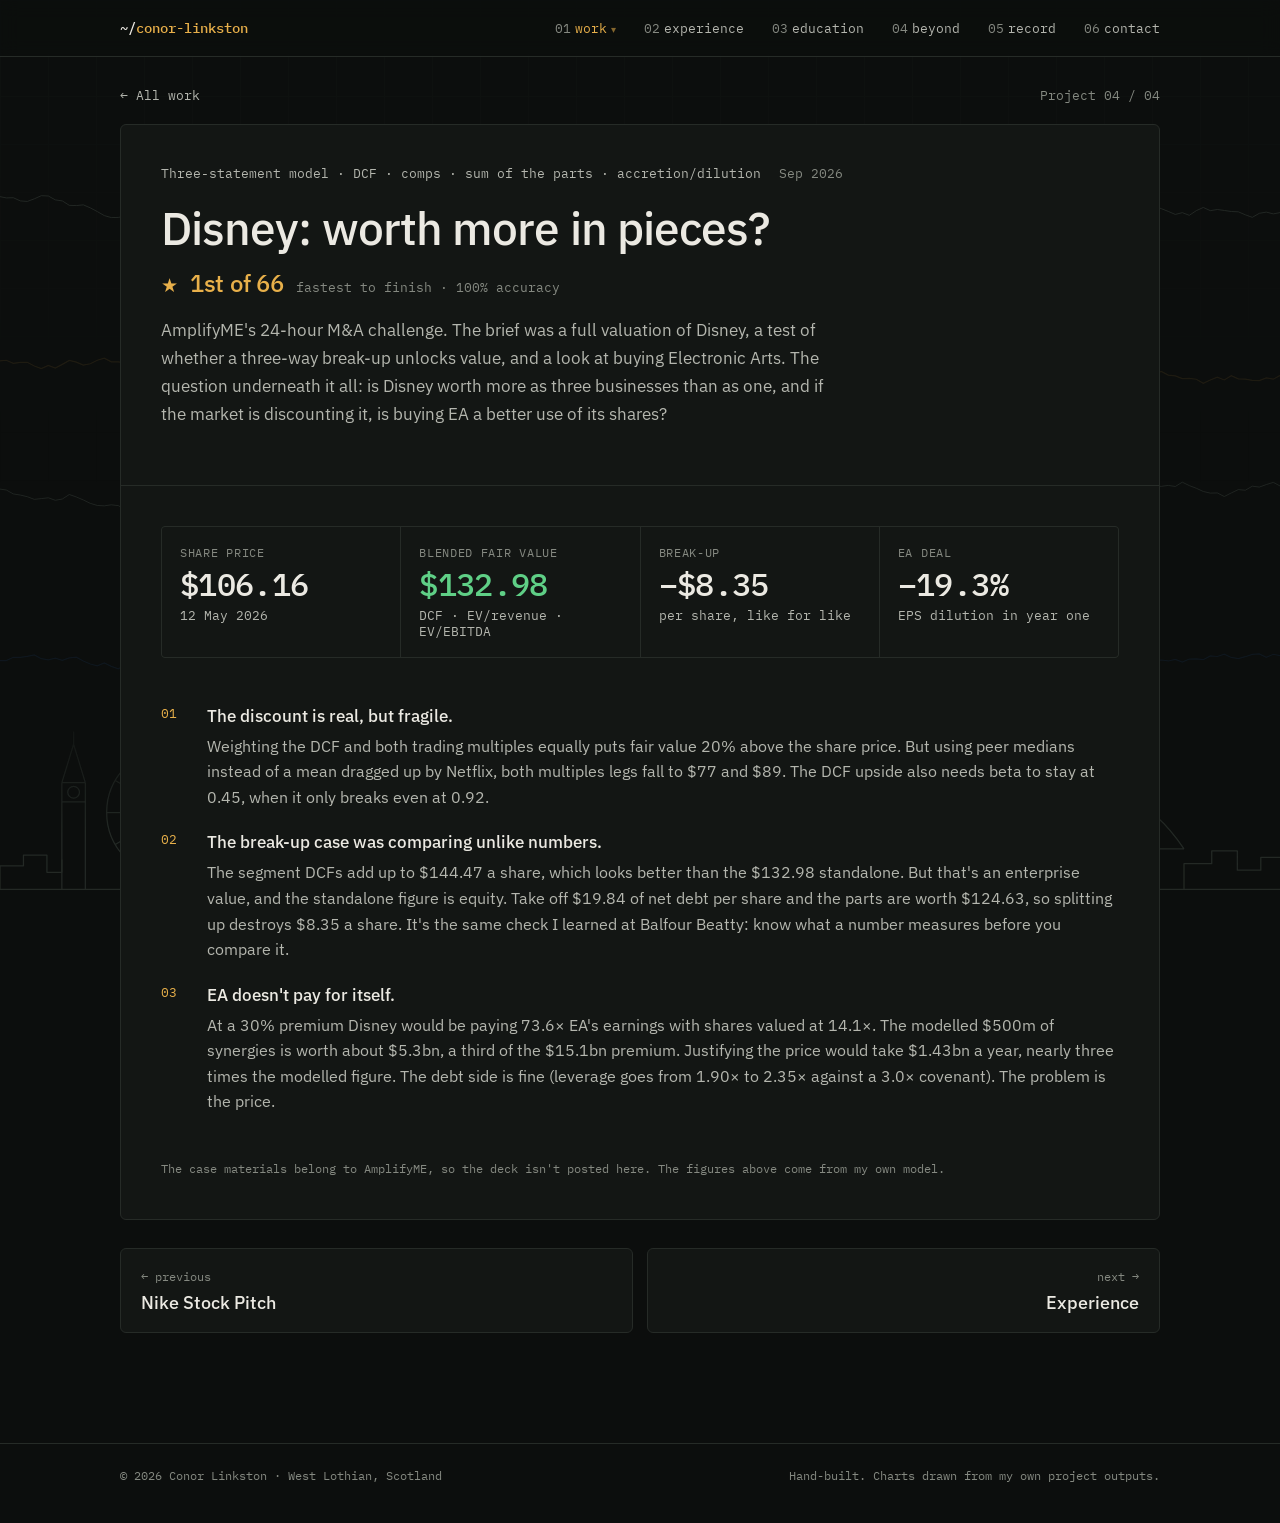
==== commit d3fed097: "Add terminal-style projects dropdown to the 01 work nav link Co-Authored-By: Claude Opus 5 <noreply@" ====
--- a/disney-ma/index.html
+++ b/disney-ma/index.html
@@ -18,7 +18,7 @@
   <link rel="preconnect" href="https://fonts.googleapis.com">
   <link rel="preconnect" href="https://fonts.gstatic.com" crossorigin>
   <link href="https://fonts.googleapis.com/css2?family=IBM+Plex+Mono:wght@400;500&family=IBM+Plex+Sans:wght@400;500&display=swap" rel="stylesheet">
-  <link rel="stylesheet" href="/assets/style.css?v=13">
+  <link rel="stylesheet" href="/assets/style.css?v=15">
   <script data-goatcounter="https://conorlinkston.goatcounter.com/count" async src="//gc.zgo.at/count.js"></script>
 </head>
 <body class="subpage">
@@ -123,6 +123,6 @@
 
 <script src="/assets/data.js?v=13"></script>
 <script src="/assets/charts.js?v=13"></script>
-<script src="/assets/site.js?v=13"></script>
+<script src="/assets/site.js?v=14"></script>
 </body>
 </html>
--- a/assets/style.css
+++ b/assets/style.css
@@ -790,3 +790,46 @@
 .hero-404 .avail.err i { background: var(--bad); box-shadow: none; animation: none; }
 .hero-404 .lede { margin-top: 26px; }
 .hero-404 .lede em { font-family: var(--mono); }
+
+/* ================= "01 work" terminal dropdown ================= */
+.work-dd {
+  position: absolute; top: calc(100% + 6px); left: 0; z-index: 30; width: 470px;
+  border: 1px solid var(--line-2); border-radius: 8px; overflow: hidden;
+  background: color-mix(in srgb, #0a0c0b 94%, transparent);
+  backdrop-filter: blur(12px); -webkit-backdrop-filter: blur(12px);
+  box-shadow: 0 24px 60px #000c, 0 0 0 1px #ffffff06 inset, 0 0 40px #e8b04a12;
+  opacity: 0; translate: 0 -6px; transition: opacity .16s ease, translate .2s ease;
+  font: 400 12.5px/1.7 var(--mono);
+}
+.work-dd.open { opacity: 1; translate: 0 0; }
+.work-dd[hidden] { display: none; }
+/* invisible bridge so the pointer can travel from the link to the panel */
+.work-dd::before { content: ""; position: absolute; left: 0; right: 0; top: -12px; height: 12px; }
+.dd-bar { display: flex; align-items: center; gap: 6px; padding: 7px 12px; border-bottom: 1px solid var(--line); background: var(--surface); color: var(--muted); font-size: 11px; }
+.dd-bar i { width: 8px; height: 8px; border-radius: 50%; }
+.dd-bar i:nth-child(1) { background: #ec6a5e; } .dd-bar i:nth-child(2) { background: #f4bf4f; } .dd-bar i:nth-child(3) { background: #61c554; }
+.dd-bar span { margin-left: 6px; }
+.dd-body { padding: 10px 8px 10px; }
+.dd-body p { margin: 0; padding: 0 8px; color: var(--text-2); min-height: 1.7em; }
+.dd-body .p { color: var(--accent); }
+.dd-total { color: var(--muted) !important; }
+.dd-body ul { list-style: none; margin: 2px 0; padding: 0; }
+.dd-row { display: grid; grid-template-columns: 92px 170px 1fr; gap: 10px; align-items: baseline; padding: 3px 8px; border-radius: 4px; text-decoration: none; color: var(--text-2); visibility: hidden; transition: background .12s; }
+.dd-row.shown { visibility: visible; }
+.dd-row .perm { color: #5b635d; }
+.dd-row .name { color: var(--text); white-space: nowrap; }
+.dd-row .desc { color: var(--muted); white-space: nowrap; overflow: hidden; text-overflow: ellipsis; }
+.dd-row.now .desc { color: #ff8c42; }
+.dd-row:hover, .dd-row:focus-visible { background: var(--accent-dim); outline: none; }
+.dd-row:hover .name, .dd-row:focus-visible .name { color: var(--accent); }
+.dd-row:hover .name::after, .dd-row:focus-visible .name::after { content: " →"; }
+.dd-row.here .name::before { content: "▸ "; color: var(--accent); }
+.dd-foot .cur { display: inline-block; width: .6em; height: 1.05em; background: var(--accent); vertical-align: -.18em; animation: blink 1.1s steps(1) infinite; }
+@media (prefers-reduced-motion: reduce) { .work-dd { transition: none; } .dd-foot .cur { animation: none; } }
+@media (max-width: 760px) { .work-dd { display: none !important; } }
+/* the work link hints that it opens something */
+.bar nav a[aria-haspopup]::after { content: "▾"; margin-left: 4px; font-size: .8em; opacity: .55; transition: transform .2s; display: inline-block; }
+.bar nav a[aria-expanded="true"]::after { transform: rotate(180deg); opacity: 1; }
+@media (max-width: 760px) { .bar nav a[aria-haspopup]::after { display: none; } }
+.work-dd { width: 560px; background: #0a0c0b; }
+.dd-row { grid-template-columns: 86px 178px 1fr; }
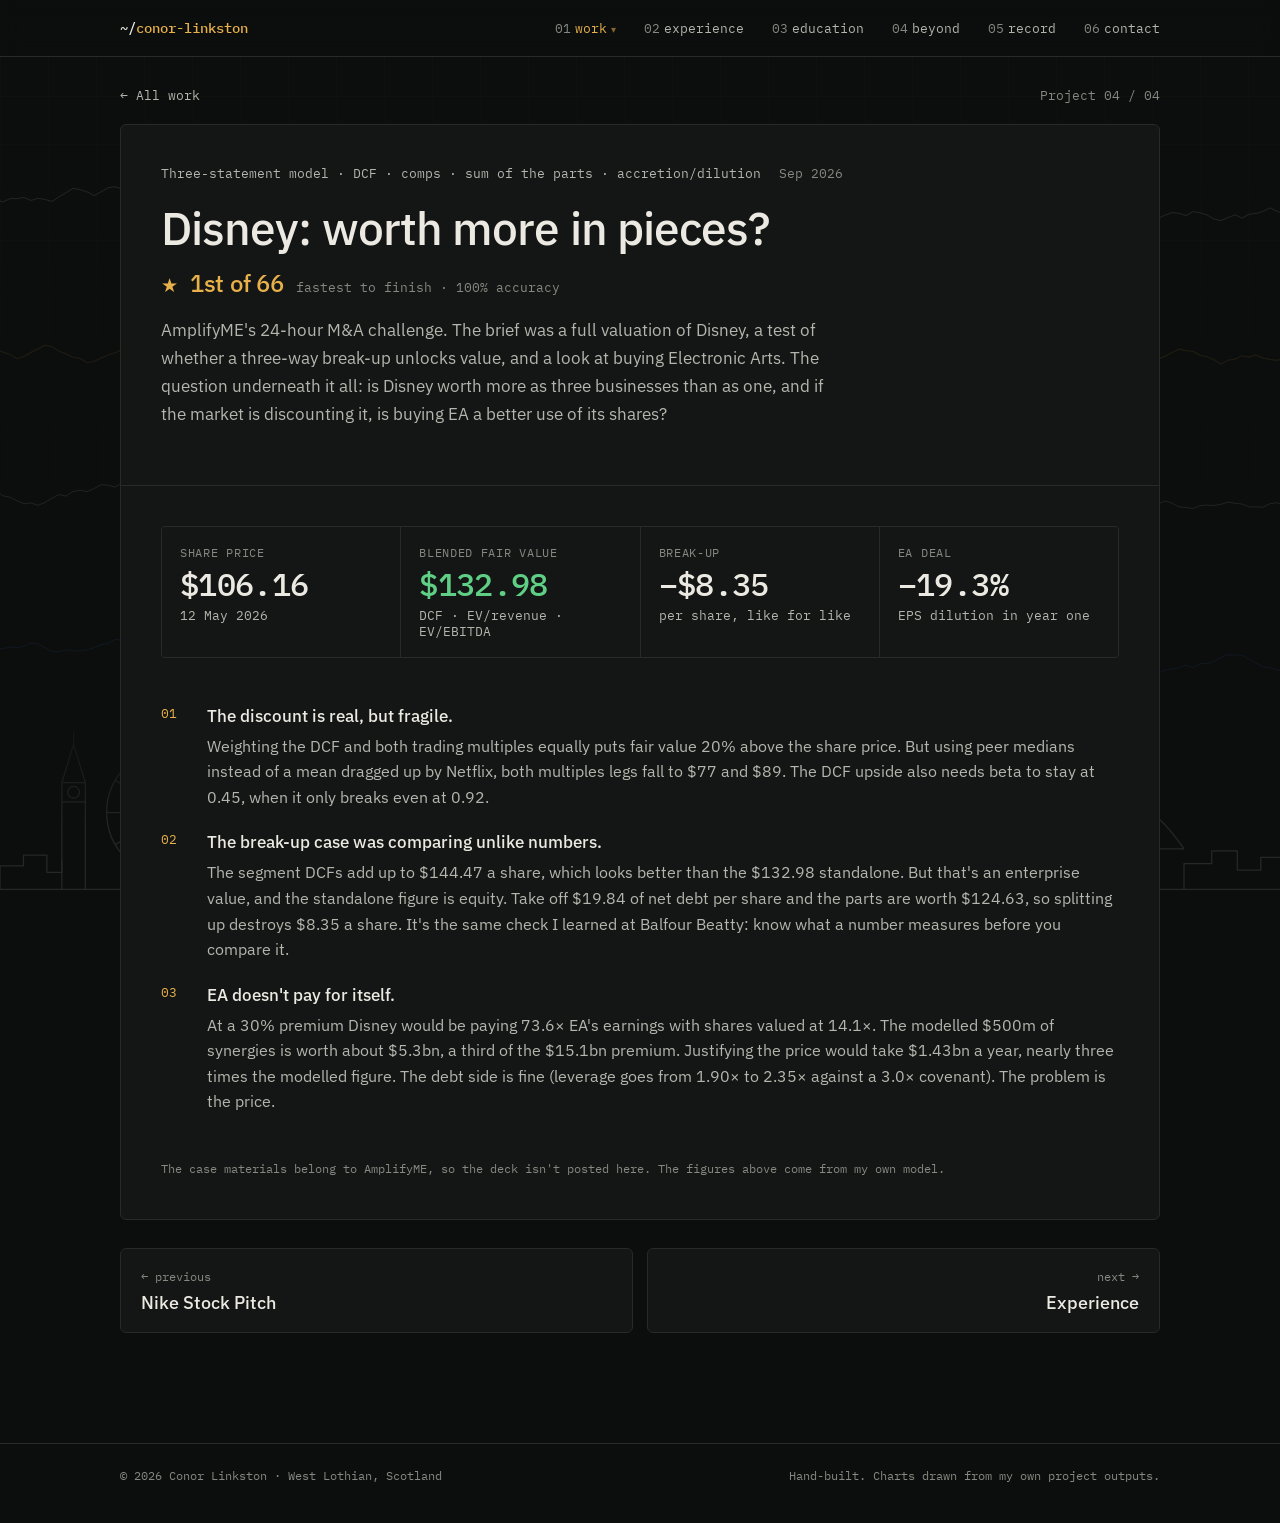
==== commit 5eb416c6: "Rework landing as a factsheet: live market status bar, asymmetric layout, drop stat boxes Co-Authore" ====
--- a/disney-ma/index.html
+++ b/disney-ma/index.html
@@ -18,7 +18,7 @@
   <link rel="preconnect" href="https://fonts.googleapis.com">
   <link rel="preconnect" href="https://fonts.gstatic.com" crossorigin>
   <link href="https://fonts.googleapis.com/css2?family=IBM+Plex+Mono:wght@400;500&family=IBM+Plex+Sans:wght@400;500&display=swap" rel="stylesheet">
-  <link rel="stylesheet" href="/assets/style.css?v=15">
+  <link rel="stylesheet" href="/assets/style.css?v=16">
   <script data-goatcounter="https://conorlinkston.goatcounter.com/count" async src="//gc.zgo.at/count.js"></script>
 </head>
 <body class="subpage">
@@ -123,6 +123,6 @@
 
 <script src="/assets/data.js?v=13"></script>
 <script src="/assets/charts.js?v=13"></script>
-<script src="/assets/site.js?v=14"></script>
+<script src="/assets/site.js?v=16"></script>
 </body>
 </html>
--- a/assets/style.css
+++ b/assets/style.css
@@ -833,3 +833,46 @@
 @media (max-width: 760px) { .bar nav a[aria-haspopup]::after { display: none; } }
 .work-dd { width: 560px; background: #0a0c0b; }
 .dd-row { grid-template-columns: 86px 178px 1fr; }
+
+/* ================= v8: factsheet landing ================= */
+.statusbar {
+  display: flex; flex-wrap: wrap; align-items: center; gap: 0;
+  border: 1px solid var(--line); border-radius: 4px; background: color-mix(in srgb, var(--surface) 80%, transparent);
+  font: 400 11.5px var(--mono); color: var(--text-2); letter-spacing: .04em; text-transform: uppercase;
+  width: 100%; margin-bottom: clamp(20px, 4vh, 44px); overflow: hidden;
+}
+.sb-item { display: inline-flex; align-items: center; gap: 7px; padding: 8px 14px; border-right: 1px solid var(--line); white-space: nowrap; }
+.sb-item:last-child { border-right: 0; }
+.sb-item b { font-weight: 400; color: var(--muted); }
+.sb-status i { width: 7px; height: 7px; border-radius: 50%; background: var(--good); box-shadow: 0 0 0 0 #5fcf8699; animation: pulse 2s infinite; }
+.sb-status { color: var(--text); }
+#clock { font-variant-numeric: tabular-nums; color: var(--text); }
+#lse .sb-state { color: var(--muted); }
+#lse.open .sb-state { color: var(--good); }
+#lse.shut .sb-state { color: var(--muted); }
+@media (prefers-reduced-motion: reduce) { .sb-status i { animation: none; } }
+
+.hero-inner { display: grid; grid-template-columns: minmax(0, 1fr) minmax(220px, 290px); gap: clamp(28px, 4vw, 64px); align-items: start; }
+.hero-main { min-width: 0; }
+
+.factsheet { border-left: 1px solid var(--line); padding-left: clamp(18px, 2.4vw, 32px); align-self: stretch; }
+.fs-head { font: 400 11px var(--mono); text-transform: uppercase; letter-spacing: .14em; color: var(--accent); margin: 6px 0 16px; }
+.factsheet dl { margin: 0; display: grid; gap: 0; }
+.factsheet dl > div { display: grid; gap: 2px; padding: 10px 0; border-top: 1px solid var(--line); }
+.factsheet dt { font: 400 10.5px var(--mono); text-transform: uppercase; letter-spacing: .08em; color: var(--muted); }
+.factsheet dd { margin: 0; font-size: 13.5px; line-height: 1.45; color: var(--text-2); }
+.factsheet dd.wip { color: #ff8c42; }
+.factsheet dd.wip::before { content: "▸ "; }
+.fs-link { display: inline-block; margin-top: 16px; font-size: 12px; color: var(--accent); text-decoration: none; }
+.fs-link:hover { text-decoration: underline; text-underline-offset: 3px; }
+
+@media (max-width: 1020px) {
+  .hero-inner { grid-template-columns: 1fr; }
+  .factsheet { border-left: 0; border-top: 1px solid var(--line); padding: 20px 0 0; margin-top: 8px; }
+  .factsheet dl { grid-template-columns: 1fr 1fr; gap: 0 24px; }
+}
+@media (max-width: 560px) {
+  .statusbar { font-size: 10.5px; }
+  .sb-item { padding: 7px 10px; }
+  .factsheet dl { grid-template-columns: 1fr; }
+}
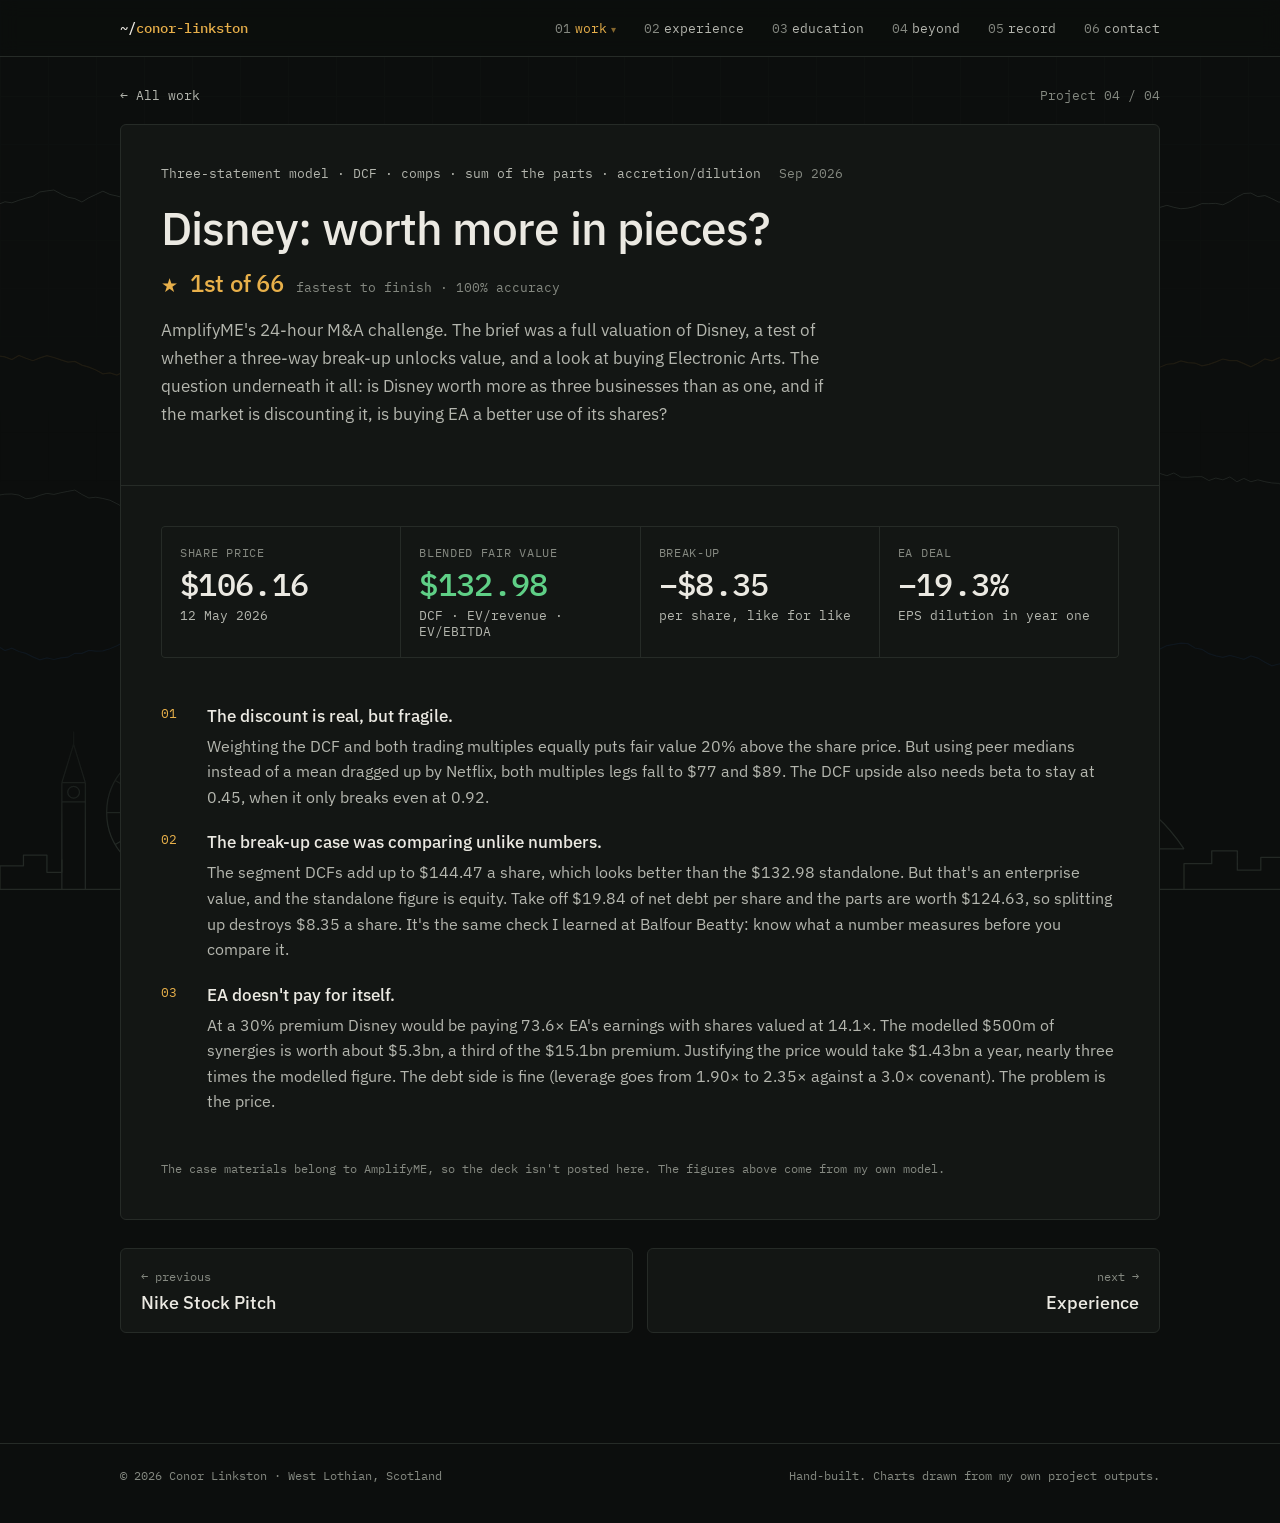
==== commit d12864d8: "Revert "Rework landing as a factsheet: live market status bar, asymmetric layout, drop stat boxes" T" ====
--- a/disney-ma/index.html
+++ b/disney-ma/index.html
@@ -18,7 +18,7 @@
   <link rel="preconnect" href="https://fonts.googleapis.com">
   <link rel="preconnect" href="https://fonts.gstatic.com" crossorigin>
   <link href="https://fonts.googleapis.com/css2?family=IBM+Plex+Mono:wght@400;500&family=IBM+Plex+Sans:wght@400;500&display=swap" rel="stylesheet">
-  <link rel="stylesheet" href="/assets/style.css?v=16">
+  <link rel="stylesheet" href="/assets/style.css?v=15">
   <script data-goatcounter="https://conorlinkston.goatcounter.com/count" async src="//gc.zgo.at/count.js"></script>
 </head>
 <body class="subpage">
@@ -123,6 +123,6 @@
 
 <script src="/assets/data.js?v=13"></script>
 <script src="/assets/charts.js?v=13"></script>
-<script src="/assets/site.js?v=16"></script>
+<script src="/assets/site.js?v=14"></script>
 </body>
 </html>
--- a/assets/style.css
+++ b/assets/style.css
@@ -833,46 +833,3 @@
 @media (max-width: 760px) { .bar nav a[aria-haspopup]::after { display: none; } }
 .work-dd { width: 560px; background: #0a0c0b; }
 .dd-row { grid-template-columns: 86px 178px 1fr; }
-
-/* ================= v8: factsheet landing ================= */
-.statusbar {
-  display: flex; flex-wrap: wrap; align-items: center; gap: 0;
-  border: 1px solid var(--line); border-radius: 4px; background: color-mix(in srgb, var(--surface) 80%, transparent);
-  font: 400 11.5px var(--mono); color: var(--text-2); letter-spacing: .04em; text-transform: uppercase;
-  width: 100%; margin-bottom: clamp(20px, 4vh, 44px); overflow: hidden;
-}
-.sb-item { display: inline-flex; align-items: center; gap: 7px; padding: 8px 14px; border-right: 1px solid var(--line); white-space: nowrap; }
-.sb-item:last-child { border-right: 0; }
-.sb-item b { font-weight: 400; color: var(--muted); }
-.sb-status i { width: 7px; height: 7px; border-radius: 50%; background: var(--good); box-shadow: 0 0 0 0 #5fcf8699; animation: pulse 2s infinite; }
-.sb-status { color: var(--text); }
-#clock { font-variant-numeric: tabular-nums; color: var(--text); }
-#lse .sb-state { color: var(--muted); }
-#lse.open .sb-state { color: var(--good); }
-#lse.shut .sb-state { color: var(--muted); }
-@media (prefers-reduced-motion: reduce) { .sb-status i { animation: none; } }
-
-.hero-inner { display: grid; grid-template-columns: minmax(0, 1fr) minmax(220px, 290px); gap: clamp(28px, 4vw, 64px); align-items: start; }
-.hero-main { min-width: 0; }
-
-.factsheet { border-left: 1px solid var(--line); padding-left: clamp(18px, 2.4vw, 32px); align-self: stretch; }
-.fs-head { font: 400 11px var(--mono); text-transform: uppercase; letter-spacing: .14em; color: var(--accent); margin: 6px 0 16px; }
-.factsheet dl { margin: 0; display: grid; gap: 0; }
-.factsheet dl > div { display: grid; gap: 2px; padding: 10px 0; border-top: 1px solid var(--line); }
-.factsheet dt { font: 400 10.5px var(--mono); text-transform: uppercase; letter-spacing: .08em; color: var(--muted); }
-.factsheet dd { margin: 0; font-size: 13.5px; line-height: 1.45; color: var(--text-2); }
-.factsheet dd.wip { color: #ff8c42; }
-.factsheet dd.wip::before { content: "▸ "; }
-.fs-link { display: inline-block; margin-top: 16px; font-size: 12px; color: var(--accent); text-decoration: none; }
-.fs-link:hover { text-decoration: underline; text-underline-offset: 3px; }
-
-@media (max-width: 1020px) {
-  .hero-inner { grid-template-columns: 1fr; }
-  .factsheet { border-left: 0; border-top: 1px solid var(--line); padding: 20px 0 0; margin-top: 8px; }
-  .factsheet dl { grid-template-columns: 1fr 1fr; gap: 0 24px; }
-}
-@media (max-width: 560px) {
-  .statusbar { font-size: 10.5px; }
-  .sb-item { padding: 7px 10px; }
-  .factsheet dl { grid-template-columns: 1fr; }
-}
